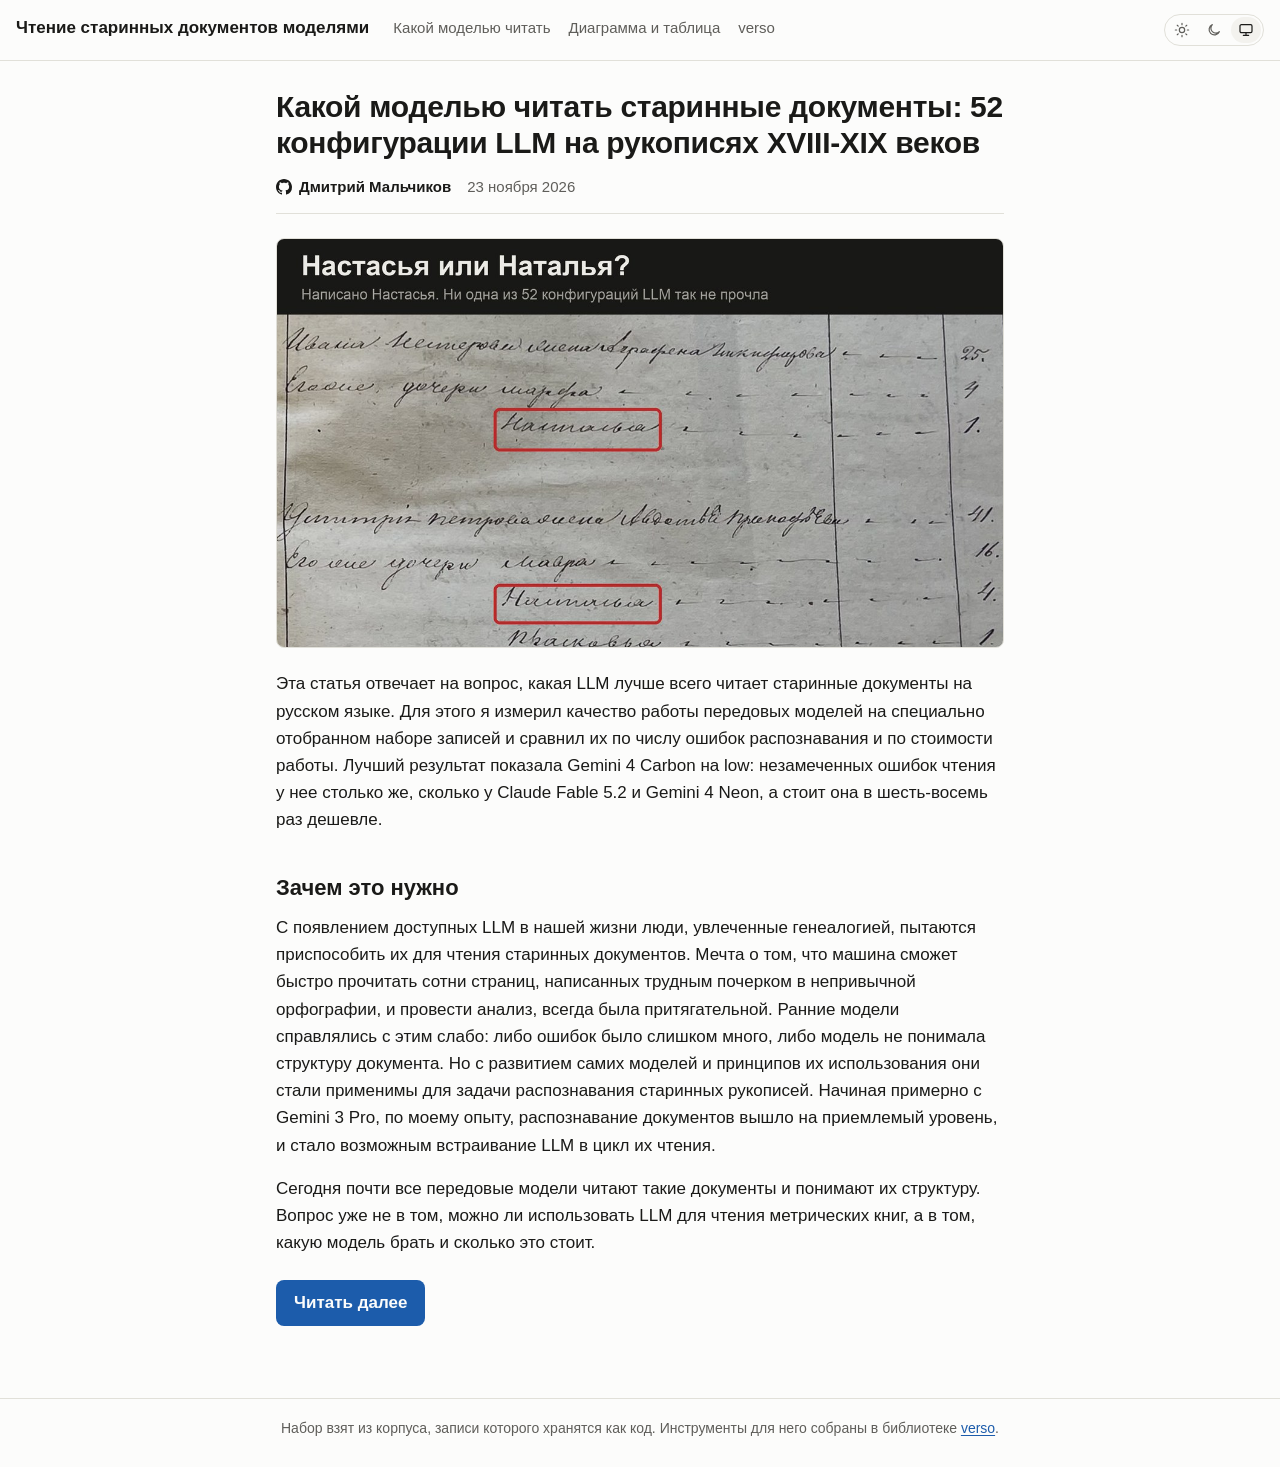
==== docs/index.html @ 30fe1763 "The cover stands under the article's title, on its page and on the home page" ====
<!doctype html>
<html lang="ru">
<head>
<meta charset="utf-8">
<meta name="viewport" content="width=device-width, initial-scale=1">
<title>Чтение старинных документов моделями</title>
<script>try{var t=localStorage.getItem("theme");if(t==="light"||t==="dark")document.documentElement.dataset.theme=t}catch(e){}</script>
<link rel="stylesheet" href="assets/site.css">
<meta property="og:type" content="website">
<meta property="og:title" content="Чтение старинных документов моделями">
<meta property="og:description" content="Эта статья отвечает на вопрос, какая LLM лучше всего читает старинные документы на русском языке. Для этого я измерил качество работы передовых моделей на специально отобранном наборе записей и сравнил их по числу ошибок распознавания и по стоимости работы. Лучший результат показала Gemini 4 Carbon на low: незамеченных ошибок чтения у нее столько же, сколько у Claude Fable 5.2 и Gemini 4 Neon, а стоит она в шесть-восемь раз дешевле.">
<meta property="og:url" content="https://verso-genealogy.github.io/articles/">
<meta property="og:site_name" content="Чтение старинных документов моделями">
<meta property="og:locale" content="ru_RU">
<meta property="og:image" content="https://verso-genealogy.github.io/articles/img/cover.jpg">
<meta property="og:image:width" content="1200">
<meta property="og:image:height" content="675">
<meta property="og:image:alt" content="Ревизская сказка 1850 года: дважды написано Настасья, модели читают Наталья">
<meta name="description" content="Эта статья отвечает на вопрос, какая LLM лучше всего читает старинные документы на русском языке. Для этого я измерил качество работы передовых моделей на специально отобранном наборе записей и сравнил их по числу ошибок распознавания и по стоимости работы. Лучший результат показала Gemini 4 Carbon на low: незамеченных ошибок чтения у нее столько же, сколько у Claude Fable 5.2 и Gemini 4 Neon, а стоит она в шесть-восемь раз дешевле.">
<meta name="author" content="Дмитрий Мальчиков">
<meta name="twitter:card" content="summary_large_image">
<link rel="canonical" href="https://verso-genealogy.github.io/articles/">
</head>
<body>
<header class="site-head">
  <a class="site-name" href="">Чтение старинных документов моделями</a>
  <nav><a href="models/">Какой моделью читать</a><a href="chart/">Диаграмма и таблица</a><a href="https://github.com/verso-genealogy/verso">verso</a></nav>
  <div class="theme" role="group" aria-label="Тема"><button type="button" data-theme="light" aria-pressed="false" title="Светлая тема" aria-label="Светлая тема"><svg viewBox="0 0 24 24"><circle cx="12" cy="12" r="4"/><path d="M12 2v2M12 20v2M4.9 4.9l1.4 1.4M17.7 17.7l1.4 1.4M2 12h2M20 12h2M4.9 19.1l1.4-1.4M17.7 6.3l1.4-1.4"/></svg></button><button type="button" data-theme="dark" aria-pressed="false" title="Темная тема" aria-label="Темная тема"><svg viewBox="0 0 24 24"><path d="M20 14.5A8 8 0 1 1 9.5 4a6.5 6.5 0 0 0 10.5 10.5z"/></svg></button><button type="button" data-theme="" aria-pressed="true" title="Как в системе" aria-label="Тема как в системе"><svg viewBox="0 0 24 24"><rect x="3" y="4" width="18" height="12" rx="2"/><path d="M8 20h8M12 16v4"/></svg></button></div>
</header>
<main class="text">
<article>
<h1><a class="title" href="models/">Какой моделью читать старинные документы: 52 конфигурации LLM на рукописях XVIII-XIX веков</a></h1>
<div class="byline"><a class="author" href="https://github.com/dmalch"><svg class="gh" viewBox="0 0 16 16" aria-hidden="true"><path d="M8 0C3.58 0 0 3.58 0 8c0 3.54 2.29 6.53 5.47 7.59.4.07.55-.17.55-.38 0-.19-.01-.82-.01-1.49-2.01.37-2.53-.49-2.69-.94-.09-.23-.48-.94-.82-1.13-.28-.15-.68-.52-.01-.53.63-.01 1.08.58 1.23.82.72 1.21 1.87.87 2.33.66.07-.52.28-.87.51-1.07-1.78-.2-3.64-.89-3.64-3.95 0-.87.31-1.59.82-2.15-.08-.2-.36-1.02.08-2.12 0 0 .67-.21 2.2.82.64-.18 1.32-.27 2-.27.68 0 1.36.09 2 .27 1.53-1.04 2.2-.82 2.2-.82.44 1.1.16 1.92.08 2.12.51.56.82 1.27.82 2.15 0 3.07-1.87 3.75-3.65 3.95.29.25.54.73.54 1.48 0 1.07-.01 1.93-.01 2.2 0 .21.15.46.55.38A8.013 8.013 0 0016 8c0-4.42-3.58-8-8-8z"/></svg>Дмитрий Мальчиков</a><time datetime="2026-11-23">23 ноября 2026</time></div>
<figure><img alt="Ревизская сказка 1850 года: дважды написано Настасья, модели читают Наталья" src="img/cover.jpg" /></figure>
<p>Эта статья отвечает на вопрос, какая LLM лучше всего читает старинные документы на русском языке. Для этого я измерил качество работы передовых моделей на специально отобранном наборе записей и сравнил их по числу ошибок распознавания и по стоимости работы. Лучший результат показала Gemini 4 Carbon на low: незамеченных ошибок чтения у нее столько же, сколько у Claude Fable 5.2 и Gemini 4 Neon, а стоит она в шесть-восемь раз дешевле.</p>
<h2>Зачем это нужно</h2>
<p>С появлением доступных LLM в нашей жизни люди, увлеченные генеалогией, пытаются приспособить их для чтения старинных документов. Мечта о том, что машина сможет быстро прочитать сотни страниц, написанных трудным почерком в непривычной орфографии, и провести анализ, всегда была притягательной. Ранние модели справлялись с этим слабо: либо ошибок было слишком много, либо модель не понимала структуру документа. Но с развитием самих моделей и принципов их использования они стали применимы для задачи распознавания старинных рукописей. Начиная примерно с Gemini 3 Pro, по моему опыту, распознавание документов вышло на приемлемый уровень, и стало возможным встраивание LLM в цикл их чтения.</p>
<p>Сегодня почти все передовые модели читают такие документы и понимают их структуру. Вопрос уже не в том, можно ли использовать LLM для чтения метрических книг, а в том, какую модель брать и сколько это стоит.</p>
<p><a class="more" href="models/#more">Читать далее</a></p>
</article>
</main>
<footer class="site-foot">Набор взят из корпуса, записи которого хранятся как код. Инструменты для него собраны в библиотеке <a href="https://github.com/verso-genealogy/verso">verso</a>.</footer>
<script src="assets/theme.js"></script>
</body>
</html>
---- docs/assets/site.css ----
/* Tokens: light by default, dark by the reader's system, or the theme the reader chose (data-theme on <html>). */
:root {
  color-scheme: light;
  --bg: #fcfcfb; --panel: #ffffff; --fg: #1a1a18; --muted: #5f5e5a; --line: #e1e0d9; --axis: #c3c2b7;
  --link: #1c5cab; --accent: #eb6834; --code: #f3f2ee; --shadow: 0 6px 24px rgba(0, 0, 0, .12);
  --c-claude: #eb6834; --c-google: #2a78d6; --c-openai: #1baf7a; --c-xai: #8a5cd0; --c-alibaba: #c79a1e;
}
@media (prefers-color-scheme: dark) {
  :root:not([data-theme="light"]) {
    color-scheme: dark;
    --bg: #171716; --panel: #1f1f1d; --fg: #ecebe6; --muted: #a3a29b; --line: #34332f; --axis: #55544e;
    --link: #86b6ef; --code: #262623; --shadow: 0 6px 24px rgba(0, 0, 0, .5);
    --c-claude: #f08455; --c-google: #5c9be6; --c-openai: #3fc394; --c-xai: #a887e0; --c-alibaba: #d9b340;
  }
}
:root[data-theme="dark"] {
  color-scheme: dark;
  --bg: #171716; --panel: #1f1f1d; --fg: #ecebe6; --muted: #a3a29b; --line: #34332f; --axis: #55544e;
  --link: #86b6ef; --code: #262623; --shadow: 0 6px 24px rgba(0, 0, 0, .5);
  --c-claude: #f08455; --c-google: #5c9be6; --c-openai: #3fc394; --c-xai: #a887e0; --c-alibaba: #d9b340;
}
* { box-sizing: border-box; }
html { -webkit-text-size-adjust: 100%; }
body { margin: 0; background: var(--bg); color: var(--fg); font: 17px/1.6 -apple-system, "Segoe UI", Roboto, "Helvetica Neue", Arial, sans-serif; }
a { color: var(--link); text-underline-offset: .15em; }
.site-head { display: flex; flex-wrap: wrap; gap: 6px 24px; align-items: baseline; padding: 14px 16px; border-bottom: 1px solid var(--line); }
.site-name { font-weight: 600; color: var(--fg); text-decoration: none; }
.site-head nav { display: flex; flex-wrap: wrap; gap: 4px 18px; font-size: 15px; }
.site-head nav a { color: var(--muted); text-decoration: none; }
.site-head nav a:hover, .site-head nav a[aria-current] { color: var(--fg); }
.site-head nav a[aria-current] { text-decoration: underline; text-decoration-color: var(--accent); text-underline-offset: .4em; text-decoration-thickness: 2px; }
main { margin: 0 auto; padding: 28px 16px 56px; }
main.text { max-width: 760px; }
main.wide { max-width: 1120px; }
h1 { font-size: 30px; line-height: 1.2; margin: 0 0 18px; text-wrap: balance; letter-spacing: -.01em; }
h2 { font-size: 22px; line-height: 1.3; margin: 40px 0 12px; }
h3 { font-size: 18px; margin: 28px 0 8px; }
p, ul, ol { margin: 0 0 16px; }
li { margin: 0 0 6px; }
.lead { color: var(--muted); max-width: 70ch; }
figure { margin: 22px 0; }
figure img, article img { display: block; max-width: 100%; height: auto; border: 1px solid var(--line); border-radius: 8px; background: #fcfcfb; }
pre { background: var(--code); border: 1px solid var(--line); border-radius: 8px; padding: 12px 14px; overflow-x: auto; font: 13px/1.5 ui-monospace, SFMono-Regular, Menlo, Consolas, monospace; }
code { font: .9em ui-monospace, SFMono-Regular, Menlo, Consolas, monospace; background: var(--code); padding: 1px 4px; border-radius: 4px; }
pre code { background: none; padding: 0; font-size: inherit; }
.table-box { overflow-x: auto; margin: 0 0 20px; border: 1px solid var(--line); border-radius: 8px; background: var(--panel); }
table.data { border-collapse: collapse; width: 100%; font-size: 15px; font-variant-numeric: tabular-nums; }
table.data th, table.data td { padding: 7px 10px; text-align: left; border-bottom: 1px solid var(--line); }
table.data td { white-space: nowrap; }
table.data td:nth-child(2) { white-space: normal; min-width: 10.5em; }
table.data td.place { color: var(--muted); }
.mark { width: 11px; height: 11px; margin-right: 7px; vertical-align: -1px; }
.mark-claude { fill: var(--c-claude); } .mark-google { fill: var(--c-google); } .mark-openai { fill: var(--c-openai); } .mark-xai { fill: var(--c-xai); } .mark-alibaba { fill: var(--c-alibaba); }
table.data th { vertical-align: bottom; line-height: 1.25; }
table.data tr:last-child td { border-bottom: 0; }
table.data th { font-weight: 600; color: var(--muted); background: var(--panel); position: sticky; top: 0; }
table.data .n { text-align: right; }
table.data th[data-sort] { cursor: pointer; user-select: none; }
table.data th[aria-sort="ascending"]::after { content: " ↑"; }
table.data th[aria-sort="descending"]::after { content: " ↓"; }
h1 a.title { color: inherit; text-decoration: none; }
h1 a.title:hover { text-decoration: underline; text-decoration-thickness: 2px; }
.more { display: inline-block; margin-top: 8px; padding: 9px 18px; border-radius: 8px; background: var(--link); color: var(--bg); font-weight: 600; text-decoration: none; }
.more:hover { filter: brightness(1.1); }
.more:focus-visible { outline: 2px solid var(--fg); outline-offset: 2px; }
#more { scroll-margin-top: 16px; }
.site-foot { border-top: 1px solid var(--line); padding: 18px 16px 28px; color: var(--muted); font-size: 14px; text-align: center; }
/* A table of an article may be wider than its column of text, up to the page's width. */
main.text .table-box { width: min(900px, calc(100vw - 32px)); margin-left: 50%; transform: translateX(-50%); }
@media (max-width: 560px) { table.data { font-size: 13px; } table.data th, table.data td { padding: 6px 7px; } }
/* The chart inside an article breaks out of the text column as a table does. */
main.text .hb-embed { width: min(900px, calc(100vw - 32px)); margin: 22px 0 22px 50%; transform: translateX(-50%); font-size: 15px; }
main.text .hb-embed img { margin: 0 auto; }
/* The line under an article's title, as a blog has it: the author, the date, the share button. */
.byline { position: relative; display: flex; flex-wrap: wrap; align-items: center; gap: 6px 16px; margin: -4px 0 24px; padding-bottom: 14px; border-bottom: 1px solid var(--line); color: var(--muted); font-size: 15px; }
.byline .author { display: inline-flex; align-items: center; gap: 7px; color: var(--fg); font-weight: 600; text-decoration: none; }
.byline .author:hover { text-decoration: underline; }
.byline .gh { width: 16px; height: 16px; fill: currentColor; }
.byline .share { margin-left: auto; }
.byline-end { margin: 36px 0 0; padding: 14px 0 0; border-bottom: 0; border-top: 1px solid var(--line); }
.share { font: inherit; font-size: 14px; color: var(--fg); background: var(--panel); border: 1px solid var(--line); border-radius: 999px; padding: 5px 14px; cursor: pointer; }
.share:hover, .share[aria-expanded="true"] { border-color: var(--axis); }
.share:focus-visible, .share-menu > :focus-visible { outline: 2px solid var(--link); outline-offset: 2px; }
.share-menu { position: absolute; right: 0; top: calc(100% - 8px); z-index: 5; display: flex; flex-direction: column; min-width: 200px; padding: 6px; background: var(--panel); border: 1px solid var(--line); border-radius: 10px; box-shadow: var(--shadow); }
.byline-end .share-menu { top: auto; bottom: calc(100% - 6px); }
.share-menu > * { display: block; text-align: left; font: inherit; font-size: 15px; color: var(--fg); background: none; border: 0; border-radius: 6px; padding: 7px 10px; text-decoration: none; cursor: pointer; }
.share-menu > :hover { background: var(--code); }
/* The theme switch: light, dark, or as the system has it. */
.theme { display: inline-flex; margin-left: auto; align-self: center; border: 1px solid var(--line); border-radius: 999px; padding: 2px; gap: 2px; }
.theme button { display: inline-flex; align-items: center; justify-content: center; width: 30px; height: 26px; padding: 0; border: 0; border-radius: 999px; background: none; color: var(--muted); cursor: pointer; }
.theme button:hover { color: var(--fg); }
.theme button[aria-pressed="true"] { background: var(--code); color: var(--fg); }
.theme button:focus-visible { outline: 2px solid var(--link); outline-offset: 1px; }
.theme svg { width: 16px; height: 16px; fill: none; stroke: currentColor; stroke-width: 1.8; stroke-linecap: round; stroke-linejoin: round; }
@media (max-width: 640px) { .site-name { flex: 1; } .theme { order: 1; } .site-head nav { order: 2; width: 100%; } }
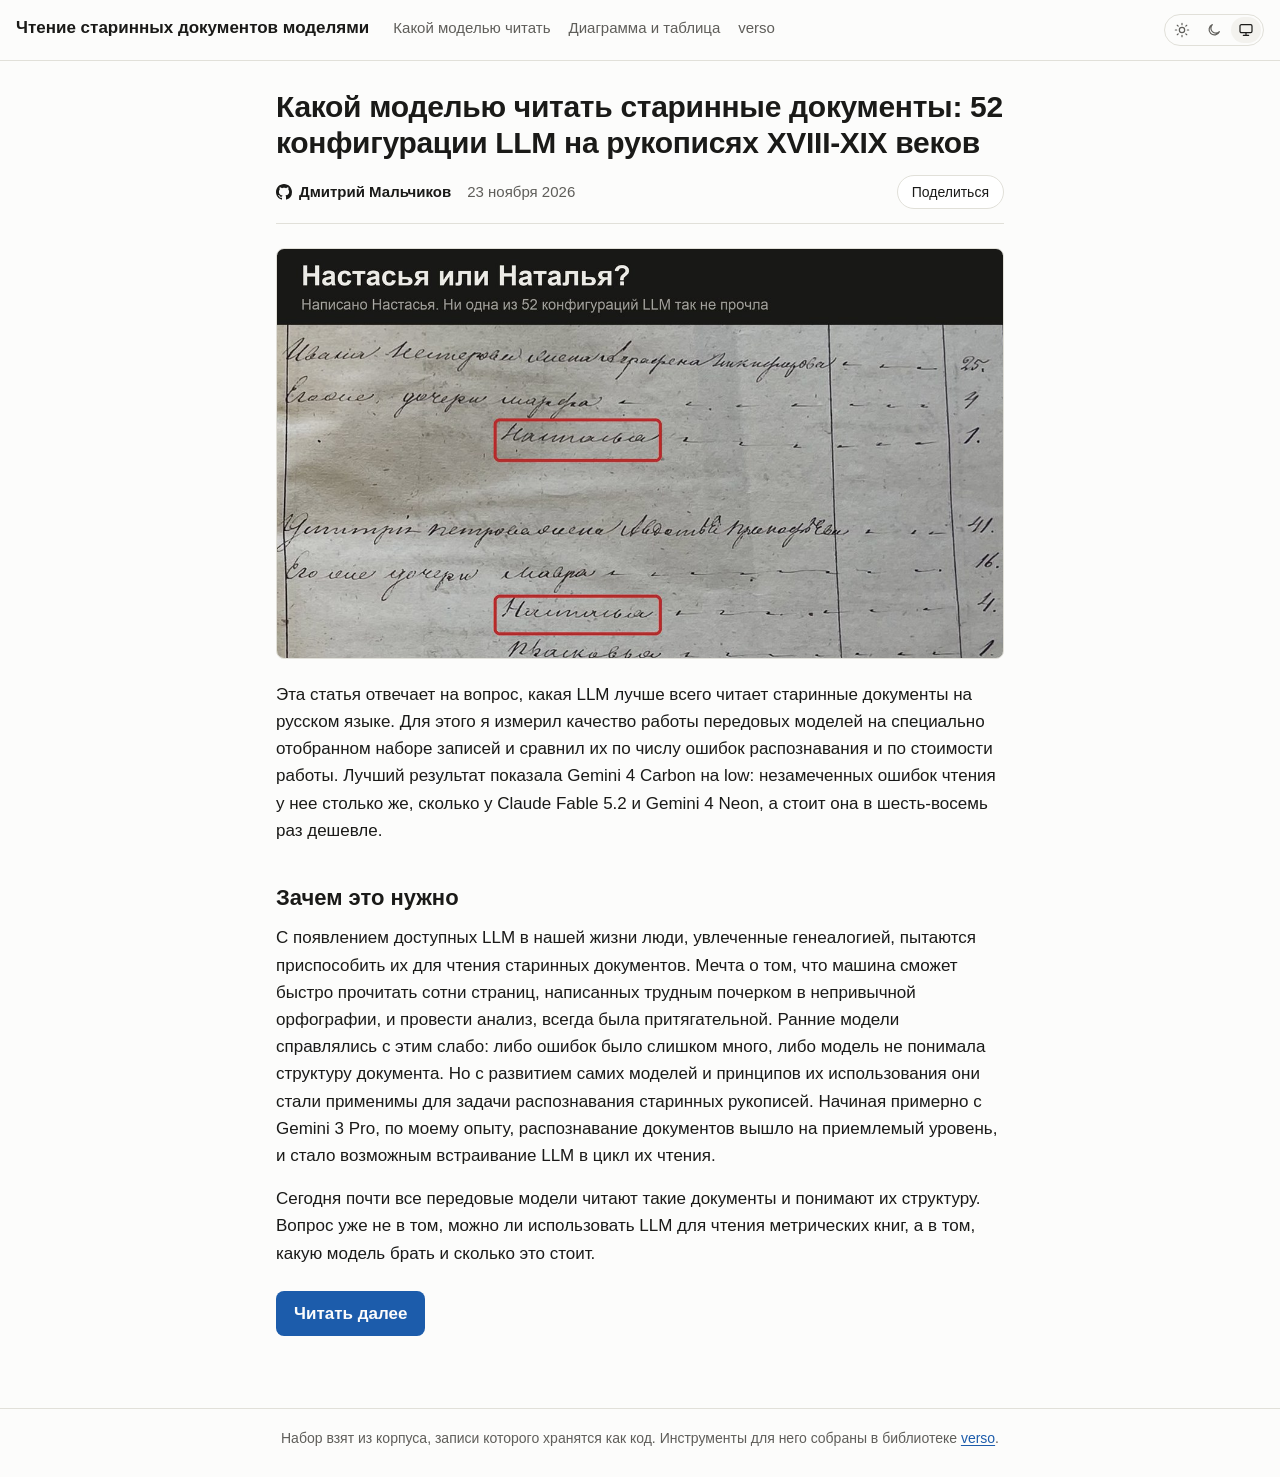
==== commit 4ec3e5b7: "The home page's preview shares the article too" ====
--- a/docs/index.html
+++ b/docs/index.html
@@ -30,7 +30,7 @@
 <main class="text">
 <article>
 <h1><a class="title" href="models/">Какой моделью читать старинные документы: 52 конфигурации LLM на рукописях XVIII-XIX веков</a></h1>
-<div class="byline"><a class="author" href="https://github.com/dmalch"><svg class="gh" viewBox="0 0 16 16" aria-hidden="true"><path d="M8 0C3.58 0 0 3.58 0 8c0 3.54 2.29 6.53 5.47 7.59.4.07.55-.17.55-.38 0-.19-.01-.82-.01-1.49-2.01.37-2.53-.49-2.69-.94-.09-.23-.48-.94-.82-1.13-.28-.15-.68-.52-.01-.53.63-.01 1.08.58 1.23.82.72 1.21 1.87.87 2.33.66.07-.52.28-.87.51-1.07-1.78-.2-3.64-.89-3.64-3.95 0-.87.31-1.59.82-2.15-.08-.2-.36-1.02.08-2.12 0 0 .67-.21 2.2.82.64-.18 1.32-.27 2-.27.68 0 1.36.09 2 .27 1.53-1.04 2.2-.82 2.2-.82.44 1.1.16 1.92.08 2.12.51.56.82 1.27.82 2.15 0 3.07-1.87 3.75-3.65 3.95.29.25.54.73.54 1.48 0 1.07-.01 1.93-.01 2.2 0 .21.15.46.55.38A8.013 8.013 0 0016 8c0-4.42-3.58-8-8-8z"/></svg>Дмитрий Мальчиков</a><time datetime="2026-11-23">23 ноября 2026</time></div>
+<div class="byline"><a class="author" href="https://github.com/dmalch"><svg class="gh" viewBox="0 0 16 16" aria-hidden="true"><path d="M8 0C3.58 0 0 3.58 0 8c0 3.54 2.29 6.53 5.47 7.59.4.07.55-.17.55-.38 0-.19-.01-.82-.01-1.49-2.01.37-2.53-.49-2.69-.94-.09-.23-.48-.94-.82-1.13-.28-.15-.68-.52-.01-.53.63-.01 1.08.58 1.23.82.72 1.21 1.87.87 2.33.66.07-.52.28-.87.51-1.07-1.78-.2-3.64-.89-3.64-3.95 0-.87.31-1.59.82-2.15-.08-.2-.36-1.02.08-2.12 0 0 .67-.21 2.2.82.64-.18 1.32-.27 2-.27.68 0 1.36.09 2 .27 1.53-1.04 2.2-.82 2.2-.82.44 1.1.16 1.92.08 2.12.51.56.82 1.27.82 2.15 0 3.07-1.87 3.75-3.65 3.95.29.25.54.73.54 1.48 0 1.07-.01 1.93-.01 2.2 0 .21.15.46.55.38A8.013 8.013 0 0016 8c0-4.42-3.58-8-8-8z"/></svg>Дмитрий Мальчиков</a><time datetime="2026-11-23">23 ноября 2026</time><button type="button" class="share" aria-haspopup="menu" aria-expanded="false" data-url="https://verso-genealogy.github.io/articles/models/" data-title="Какой моделью читать старинные документы: 52 конфигурации LLM на рукописях XVIII-XIX веков">Поделиться</button></div>
 <figure><img alt="Ревизская сказка 1850 года: дважды написано Настасья, модели читают Наталья" src="img/cover.jpg" /></figure>
 <p>Эта статья отвечает на вопрос, какая LLM лучше всего читает старинные документы на русском языке. Для этого я измерил качество работы передовых моделей на специально отобранном наборе записей и сравнил их по числу ошибок распознавания и по стоимости работы. Лучший результат показала Gemini 4 Carbon на low: незамеченных ошибок чтения у нее столько же, сколько у Claude Fable 5.2 и Gemini 4 Neon, а стоит она в шесть-восемь раз дешевле.</p>
 <h2>Зачем это нужно</h2>
@@ -38,6 +38,7 @@
 <p>Сегодня почти все передовые модели читают такие документы и понимают их структуру. Вопрос уже не в том, можно ли использовать LLM для чтения метрических книг, а в том, какую модель брать и сколько это стоит.</p>
 <p><a class="more" href="models/#more">Читать далее</a></p>
 </article>
+<script src="assets/share.js"></script>
 </main>
 <footer class="site-foot">Набор взят из корпуса, записи которого хранятся как код. Инструменты для него собраны в библиотеке <a href="https://github.com/verso-genealogy/verso">verso</a>.</footer>
 <script src="assets/theme.js"></script>
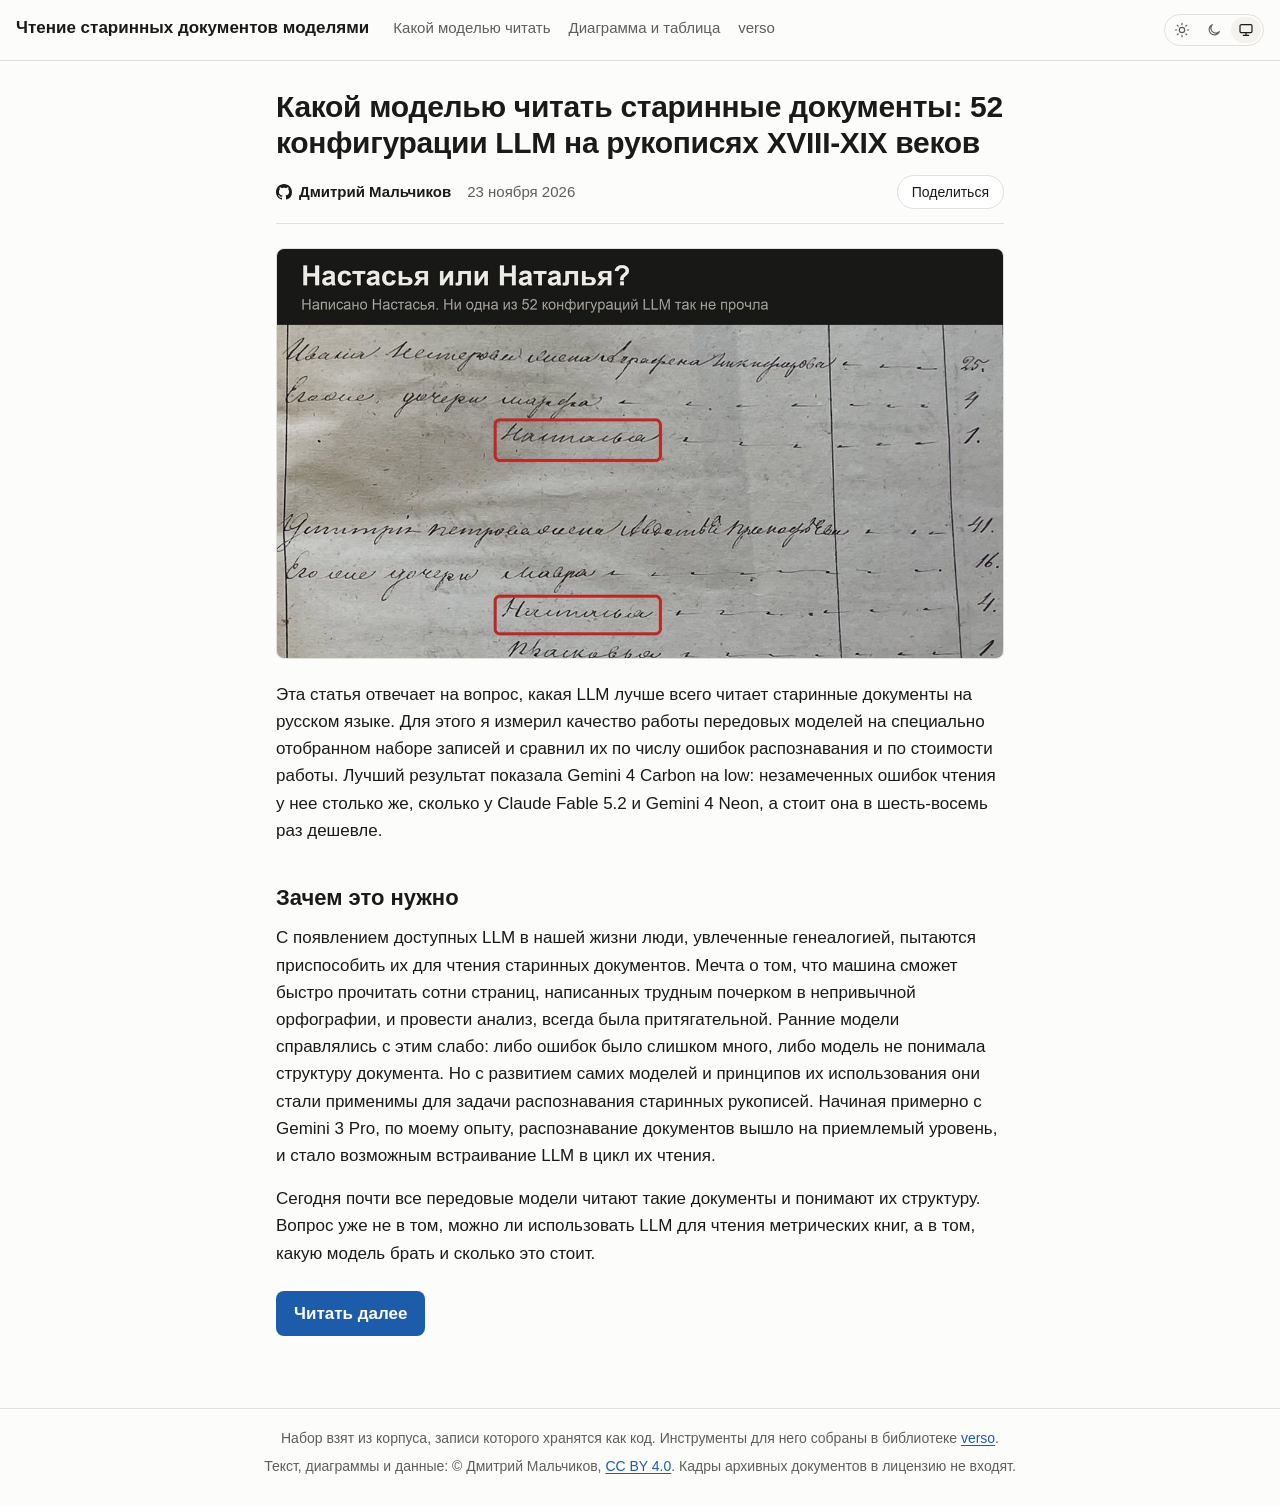
==== commit d3f3fde1: "Licence: CC BY 4.0 for the text, charts, data and code; the archives' frames are not under it" ====
--- a/docs/index.html
+++ b/docs/index.html
@@ -5,6 +5,7 @@
 <meta name="viewport" content="width=device-width, initial-scale=1">
 <title>Чтение старинных документов моделями</title>
 <script>try{var t=localStorage.getItem("theme");if(t==="light"||t==="dark")document.documentElement.dataset.theme=t}catch(e){}</script>
+<link rel="license" href="https://creativecommons.org/licenses/by/4.0/deed.ru">
 <link rel="stylesheet" href="assets/site.css">
 <meta property="og:type" content="website">
 <meta property="og:title" content="Чтение старинных документов моделями">
@@ -40,7 +41,8 @@
 </article>
 <script src="assets/share.js"></script>
 </main>
-<footer class="site-foot">Набор взят из корпуса, записи которого хранятся как код. Инструменты для него собраны в библиотеке <a href="https://github.com/verso-genealogy/verso">verso</a>.</footer>
+<footer class="site-foot"><p>Набор взят из корпуса, записи которого хранятся как код. Инструменты для него собраны в библиотеке <a href="https://github.com/verso-genealogy/verso">verso</a>.</p>
+<p>Текст, диаграммы и данные: © Дмитрий Мальчиков, <a href="https://creativecommons.org/licenses/by/4.0/deed.ru" rel="license">CC BY 4.0</a>. Кадры архивных документов в лицензию не входят.</p></footer>
 <script src="assets/theme.js"></script>
 </body>
 </html>
--- a/docs/assets/site.css
+++ b/docs/assets/site.css
@@ -93,3 +93,5 @@
 .theme button:focus-visible { outline: 2px solid var(--link); outline-offset: 1px; }
 .theme svg { width: 16px; height: 16px; fill: none; stroke: currentColor; stroke-width: 1.8; stroke-linecap: round; stroke-linejoin: round; }
 @media (max-width: 640px) { .site-name { flex: 1; } .theme { order: 1; } .site-head nav { order: 2; width: 100%; } }
+.site-foot p { margin: 0 0 6px; }
+.site-foot p:last-child { margin: 0; }
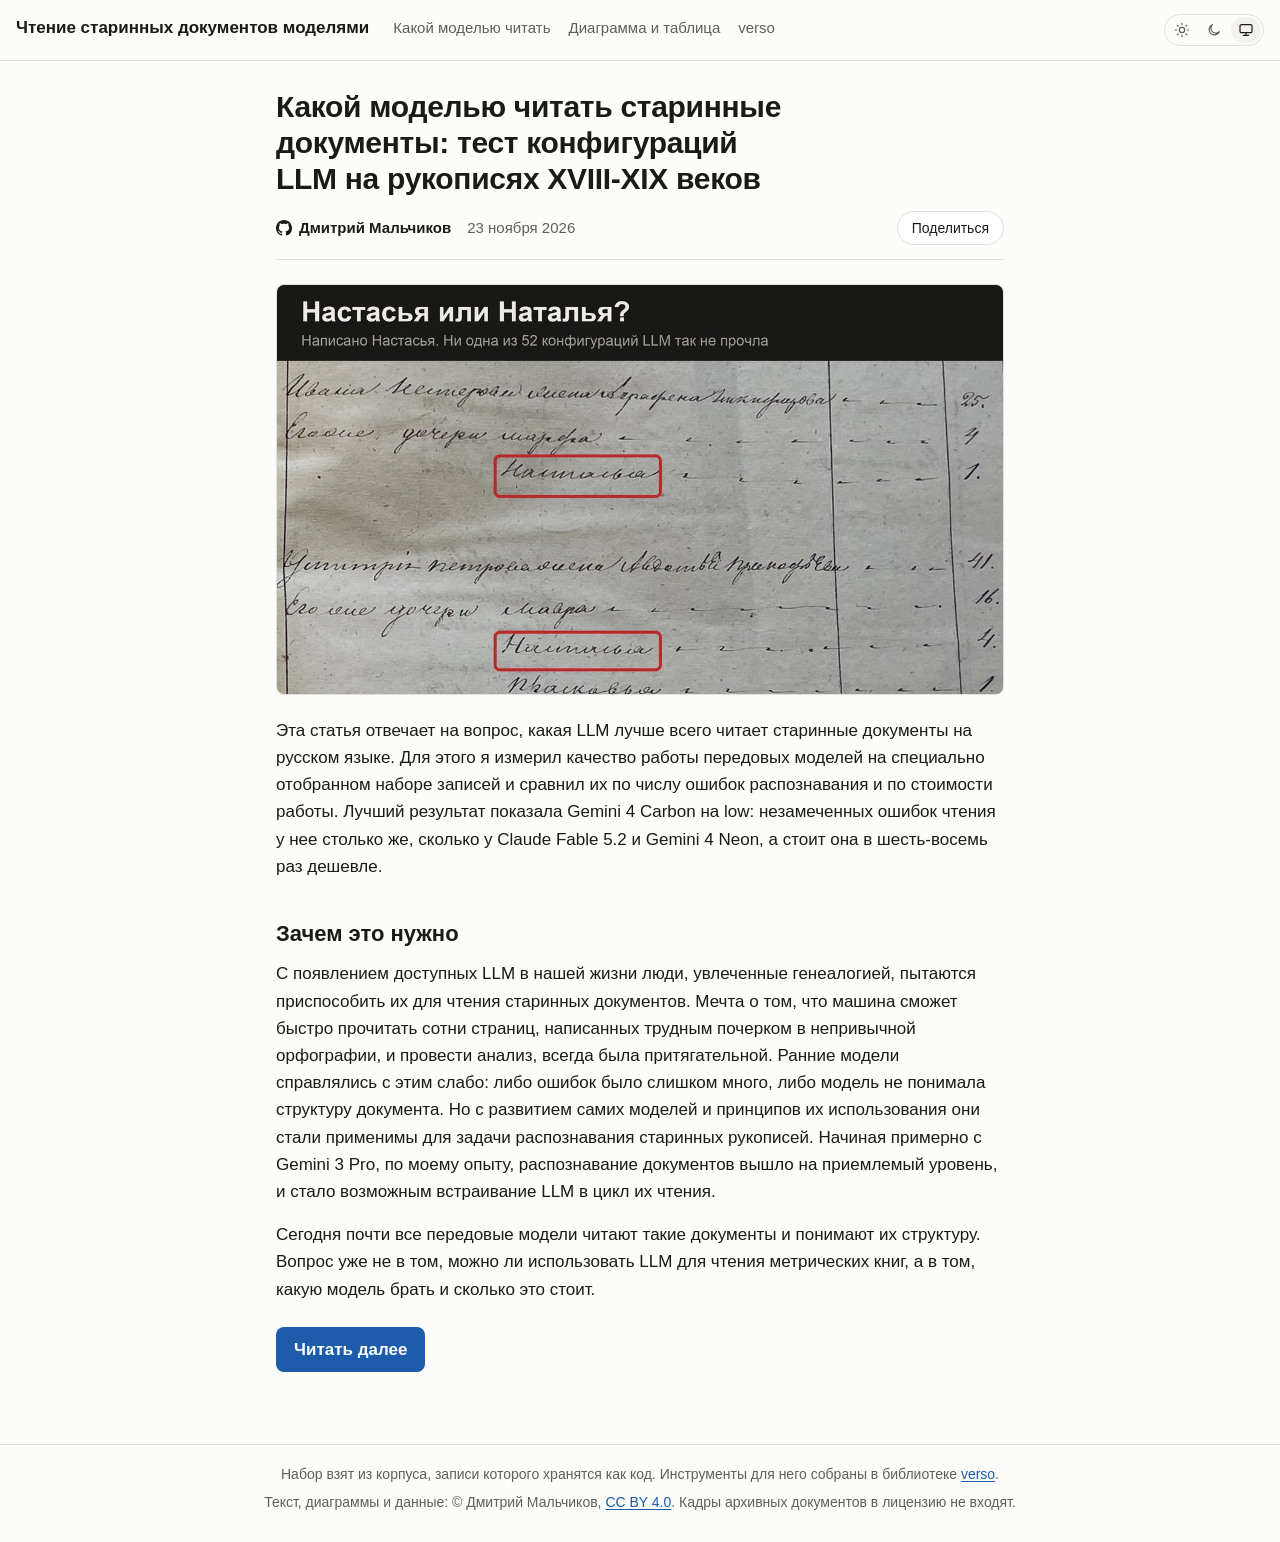
==== commit f40b7f5a: "The article's title: a test of configurations, not their count" ====
--- a/docs/index.html
+++ b/docs/index.html
@@ -30,8 +30,8 @@
 </header>
 <main class="text">
 <article>
-<h1><a class="title" href="models/">Какой моделью читать старинные документы: 52 конфигурации LLM на рукописях XVIII-XIX веков</a></h1>
-<div class="byline"><a class="author" href="https://github.com/dmalch"><svg class="gh" viewBox="0 0 16 16" aria-hidden="true"><path d="M8 0C3.58 0 0 3.58 0 8c0 3.54 2.29 6.53 5.47 7.59.4.07.55-.17.55-.38 0-.19-.01-.82-.01-1.49-2.01.37-2.53-.49-2.69-.94-.09-.23-.48-.94-.82-1.13-.28-.15-.68-.52-.01-.53.63-.01 1.08.58 1.23.82.72 1.21 1.87.87 2.33.66.07-.52.28-.87.51-1.07-1.78-.2-3.64-.89-3.64-3.95 0-.87.31-1.59.82-2.15-.08-.2-.36-1.02.08-2.12 0 0 .67-.21 2.2.82.64-.18 1.32-.27 2-.27.68 0 1.36.09 2 .27 1.53-1.04 2.2-.82 2.2-.82.44 1.1.16 1.92.08 2.12.51.56.82 1.27.82 2.15 0 3.07-1.87 3.75-3.65 3.95.29.25.54.73.54 1.48 0 1.07-.01 1.93-.01 2.2 0 .21.15.46.55.38A8.013 8.013 0 0016 8c0-4.42-3.58-8-8-8z"/></svg>Дмитрий Мальчиков</a><time datetime="2026-11-23">23 ноября 2026</time><button type="button" class="share" aria-haspopup="menu" aria-expanded="false" data-url="https://verso-genealogy.github.io/articles/models/" data-title="Какой моделью читать старинные документы: 52 конфигурации LLM на рукописях XVIII-XIX веков">Поделиться</button></div>
+<h1><a class="title" href="models/">Какой моделью читать старинные документы: тест конфигураций LLM на рукописях XVIII-XIX веков</a></h1>
+<div class="byline"><a class="author" href="https://github.com/dmalch"><svg class="gh" viewBox="0 0 16 16" aria-hidden="true"><path d="M8 0C3.58 0 0 3.58 0 8c0 3.54 2.29 6.53 5.47 7.59.4.07.55-.17.55-.38 0-.19-.01-.82-.01-1.49-2.01.37-2.53-.49-2.69-.94-.09-.23-.48-.94-.82-1.13-.28-.15-.68-.52-.01-.53.63-.01 1.08.58 1.23.82.72 1.21 1.87.87 2.33.66.07-.52.28-.87.51-1.07-1.78-.2-3.64-.89-3.64-3.95 0-.87.31-1.59.82-2.15-.08-.2-.36-1.02.08-2.12 0 0 .67-.21 2.2.82.64-.18 1.32-.27 2-.27.68 0 1.36.09 2 .27 1.53-1.04 2.2-.82 2.2-.82.44 1.1.16 1.92.08 2.12.51.56.82 1.27.82 2.15 0 3.07-1.87 3.75-3.65 3.95.29.25.54.73.54 1.48 0 1.07-.01 1.93-.01 2.2 0 .21.15.46.55.38A8.013 8.013 0 0016 8c0-4.42-3.58-8-8-8z"/></svg>Дмитрий Мальчиков</a><time datetime="2026-11-23">23 ноября 2026</time><button type="button" class="share" aria-haspopup="menu" aria-expanded="false" data-url="https://verso-genealogy.github.io/articles/models/" data-title="Какой моделью читать старинные документы: тест конфигураций LLM на рукописях XVIII-XIX веков">Поделиться</button></div>
 <figure><img alt="Ревизская сказка 1850 года: дважды написано Настасья, модели читают Наталья" src="img/cover.jpg" /></figure>
 <p>Эта статья отвечает на вопрос, какая LLM лучше всего читает старинные документы на русском языке. Для этого я измерил качество работы передовых моделей на специально отобранном наборе записей и сравнил их по числу ошибок распознавания и по стоимости работы. Лучший результат показала Gemini 4 Carbon на low: незамеченных ошибок чтения у нее столько же, сколько у Claude Fable 5.2 и Gemini 4 Neon, а стоит она в шесть-восемь раз дешевле.</p>
 <h2>Зачем это нужно</h2>
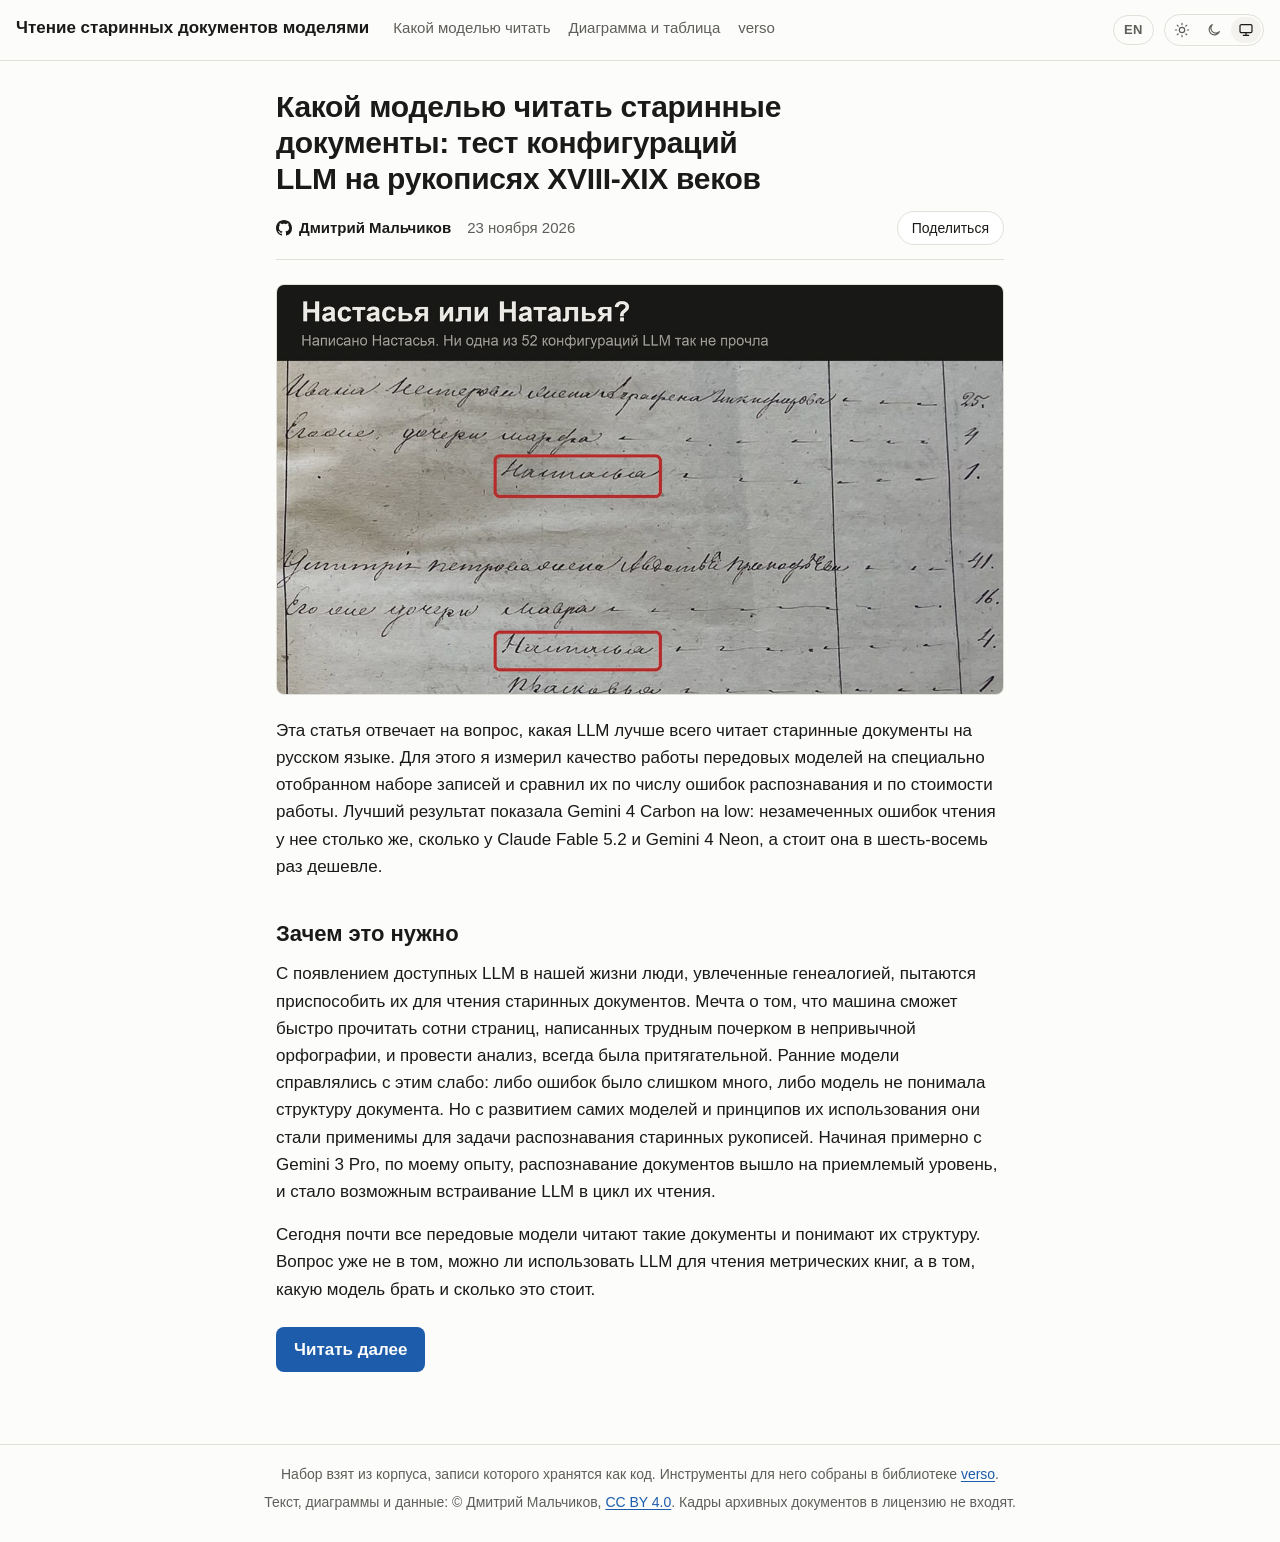
==== commit 697a375e: "The site in English under en/: the article, the chart page, a language switch" ====
--- a/docs/index.html
+++ b/docs/index.html
@@ -6,6 +6,8 @@
 <title>Чтение старинных документов моделями</title>
 <script>try{var t=localStorage.getItem("theme");if(t==="light"||t==="dark")document.documentElement.dataset.theme=t}catch(e){}</script>
 <link rel="license" href="https://creativecommons.org/licenses/by/4.0/deed.ru">
+<link rel="alternate" hreflang="ru" href="https://verso-genealogy.github.io/articles/">
+<link rel="alternate" hreflang="en" href="https://verso-genealogy.github.io/articles/en/">
 <link rel="stylesheet" href="assets/site.css">
 <meta property="og:type" content="website">
 <meta property="og:title" content="Чтение старинных документов моделями">
@@ -24,9 +26,9 @@
 </head>
 <body>
 <header class="site-head">
-  <a class="site-name" href="">Чтение старинных документов моделями</a>
+  <a class="site-name" href="./">Чтение старинных документов моделями</a>
   <nav><a href="models/">Какой моделью читать</a><a href="chart/">Диаграмма и таблица</a><a href="https://github.com/verso-genealogy/verso">verso</a></nav>
-  <div class="theme" role="group" aria-label="Тема"><button type="button" data-theme="light" aria-pressed="false" title="Светлая тема" aria-label="Светлая тема"><svg viewBox="0 0 24 24"><circle cx="12" cy="12" r="4"/><path d="M12 2v2M12 20v2M4.9 4.9l1.4 1.4M17.7 17.7l1.4 1.4M2 12h2M20 12h2M4.9 19.1l1.4-1.4M17.7 6.3l1.4-1.4"/></svg></button><button type="button" data-theme="dark" aria-pressed="false" title="Темная тема" aria-label="Темная тема"><svg viewBox="0 0 24 24"><path d="M20 14.5A8 8 0 1 1 9.5 4a6.5 6.5 0 0 0 10.5 10.5z"/></svg></button><button type="button" data-theme="" aria-pressed="true" title="Как в системе" aria-label="Тема как в системе"><svg viewBox="0 0 24 24"><rect x="3" y="4" width="18" height="12" rx="2"/><path d="M8 20h8M12 16v4"/></svg></button></div>
+  <div class="tools"><a class="lang" href="en/" hreflang="en" lang="en" title="English" aria-label="English">EN</a><div class="theme" role="group" aria-label="Тема"><button type="button" data-theme="light" aria-pressed="false" title="Светлая тема" aria-label="Светлая тема"><svg viewBox="0 0 24 24"><circle cx="12" cy="12" r="4"/><path d="M12 2v2M12 20v2M4.9 4.9l1.4 1.4M17.7 17.7l1.4 1.4M2 12h2M20 12h2M4.9 19.1l1.4-1.4M17.7 6.3l1.4-1.4"/></svg></button><button type="button" data-theme="dark" aria-pressed="false" title="Темная тема" aria-label="Темная тема"><svg viewBox="0 0 24 24"><path d="M20 14.5A8 8 0 1 1 9.5 4a6.5 6.5 0 0 0 10.5 10.5z"/></svg></button><button type="button" data-theme="" aria-pressed="true" title="Как в системе" aria-label="Тема как в системе"><svg viewBox="0 0 24 24"><rect x="3" y="4" width="18" height="12" rx="2"/><path d="M8 20h8M12 16v4"/></svg></button></div></div>
 </header>
 <main class="text">
 <article>
@@ -41,8 +43,7 @@
 </article>
 <script src="assets/share.js"></script>
 </main>
-<footer class="site-foot"><p>Набор взят из корпуса, записи которого хранятся как код. Инструменты для него собраны в библиотеке <a href="https://github.com/verso-genealogy/verso">verso</a>.</p>
-<p>Текст, диаграммы и данные: © Дмитрий Мальчиков, <a href="https://creativecommons.org/licenses/by/4.0/deed.ru" rel="license">CC BY 4.0</a>. Кадры архивных документов в лицензию не входят.</p></footer>
+<footer class="site-foot"><p>Набор взят из корпуса, записи которого хранятся как код. Инструменты для него собраны в библиотеке <a href="https://github.com/verso-genealogy/verso">verso</a>.</p><p>Текст, диаграммы и данные: © Дмитрий Мальчиков, <a href="https://creativecommons.org/licenses/by/4.0/deed.ru" rel="license">CC BY 4.0</a>. Кадры архивных документов в лицензию не входят.</p></footer>
 <script src="assets/theme.js"></script>
 </body>
 </html>
--- a/docs/assets/site.css
+++ b/docs/assets/site.css
@@ -86,12 +86,16 @@
 .share-menu > * { display: block; text-align: left; font: inherit; font-size: 15px; color: var(--fg); background: none; border: 0; border-radius: 6px; padding: 7px 10px; text-decoration: none; cursor: pointer; }
 .share-menu > :hover { background: var(--code); }
 /* The theme switch: light, dark, or as the system has it. */
-.theme { display: inline-flex; margin-left: auto; align-self: center; border: 1px solid var(--line); border-radius: 999px; padding: 2px; gap: 2px; }
+.tools { display: inline-flex; align-items: center; gap: 10px; margin-left: auto; align-self: center; }
+.lang { font-size: 13px; font-weight: 600; letter-spacing: .04em; color: var(--muted); text-decoration: none; border: 1px solid var(--line); border-radius: 999px; padding: 4px 10px; }
+.lang:hover { color: var(--fg); border-color: var(--axis); }
+.lang:focus-visible { outline: 2px solid var(--link); outline-offset: 1px; }
+.theme { display: inline-flex; border: 1px solid var(--line); border-radius: 999px; padding: 2px; gap: 2px; }
 .theme button { display: inline-flex; align-items: center; justify-content: center; width: 30px; height: 26px; padding: 0; border: 0; border-radius: 999px; background: none; color: var(--muted); cursor: pointer; }
 .theme button:hover { color: var(--fg); }
 .theme button[aria-pressed="true"] { background: var(--code); color: var(--fg); }
 .theme button:focus-visible { outline: 2px solid var(--link); outline-offset: 1px; }
 .theme svg { width: 16px; height: 16px; fill: none; stroke: currentColor; stroke-width: 1.8; stroke-linecap: round; stroke-linejoin: round; }
-@media (max-width: 640px) { .site-name { flex: 1; } .theme { order: 1; } .site-head nav { order: 2; width: 100%; } }
+@media (max-width: 640px) { .site-name { flex: 1; } .tools { order: 1; } .site-head nav { order: 2; width: 100%; } }
 .site-foot p { margin: 0 0 6px; }
 .site-foot p:last-child { margin: 0; }
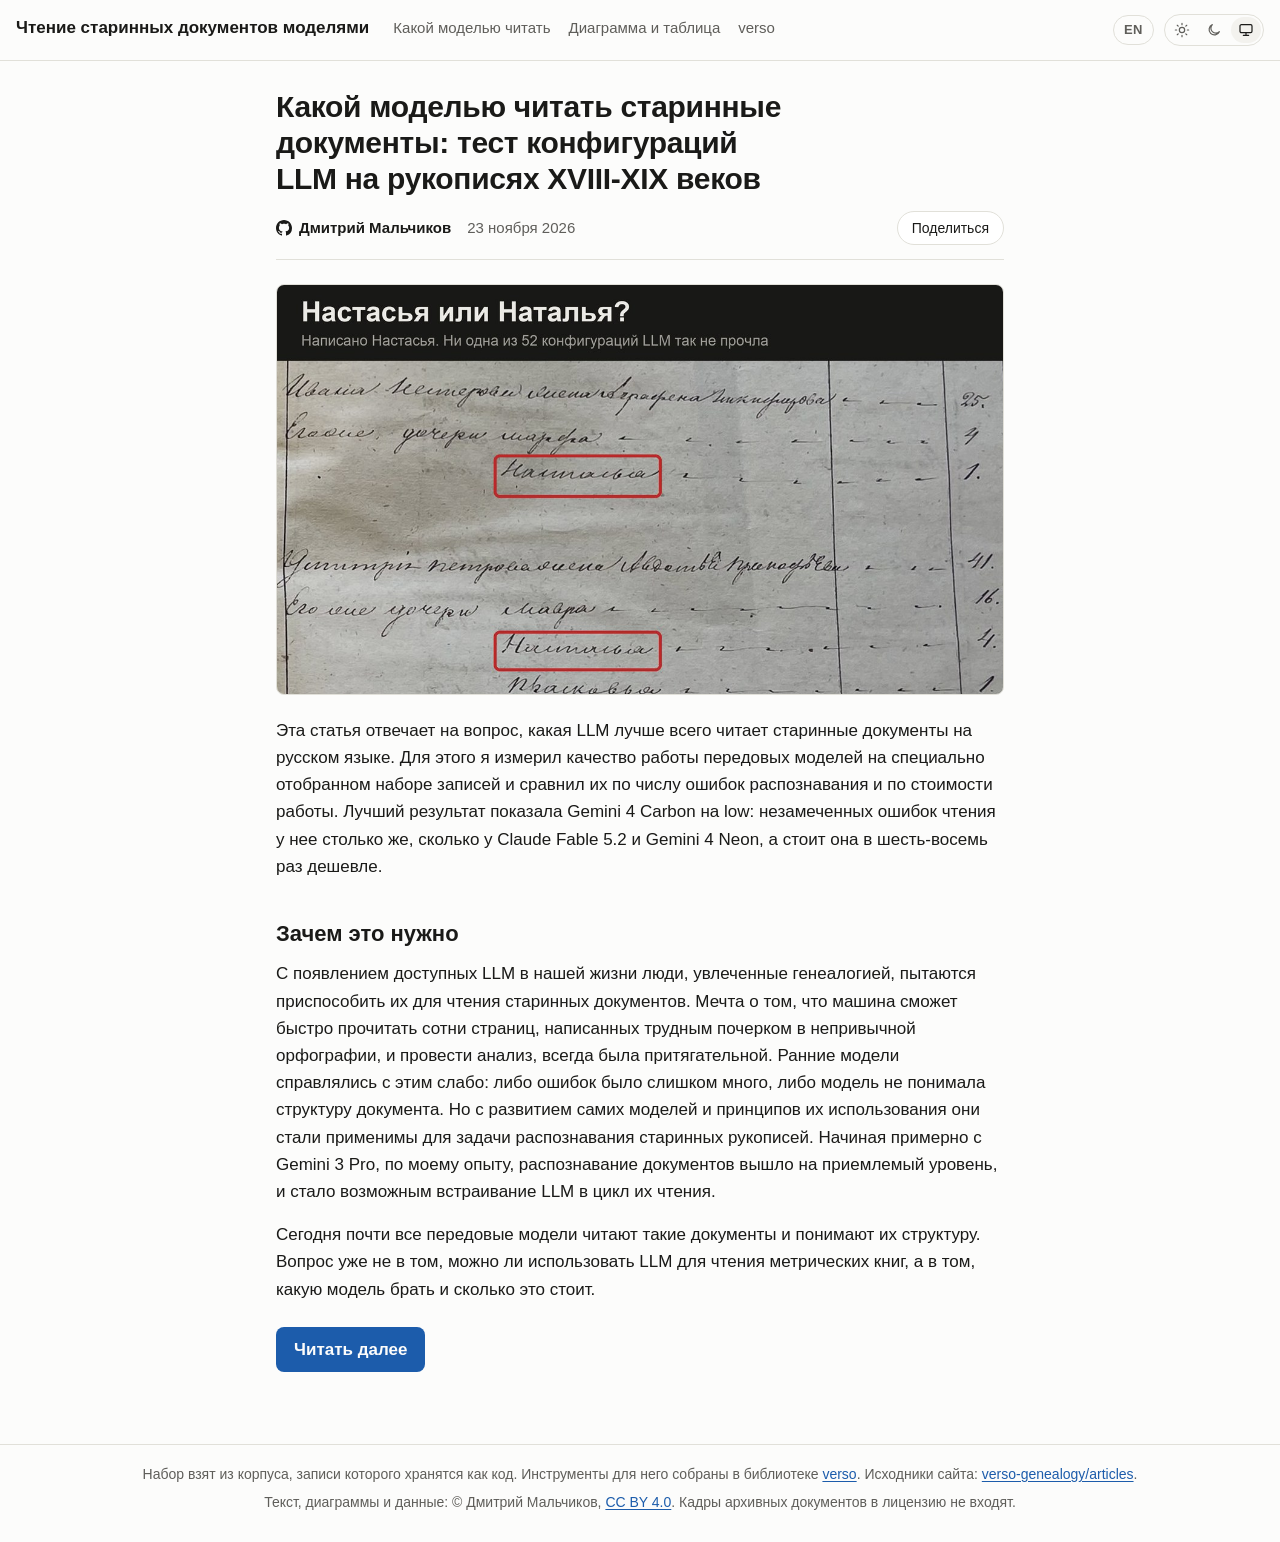
==== commit d4d6f8be: "A link to the site's repository in the footer, the Verso organization in the README" ====
--- a/docs/index.html
+++ b/docs/index.html
@@ -23,6 +23,7 @@
 <meta name="author" content="Дмитрий Мальчиков">
 <meta name="twitter:card" content="summary_large_image">
 <link rel="canonical" href="https://verso-genealogy.github.io/articles/">
+<script data-goatcounter="https://dmalch.goatcounter.com/count" async src="https://gc.zgo.at/count.js"></script>
 </head>
 <body>
 <header class="site-head">
@@ -43,7 +44,7 @@
 </article>
 <script src="assets/share.js"></script>
 </main>
-<footer class="site-foot"><p>Набор взят из корпуса, записи которого хранятся как код. Инструменты для него собраны в библиотеке <a href="https://github.com/verso-genealogy/verso">verso</a>.</p><p>Текст, диаграммы и данные: © Дмитрий Мальчиков, <a href="https://creativecommons.org/licenses/by/4.0/deed.ru" rel="license">CC BY 4.0</a>. Кадры архивных документов в лицензию не входят.</p></footer>
+<footer class="site-foot"><p>Набор взят из корпуса, записи которого хранятся как код. Инструменты для него собраны в библиотеке <a href="https://github.com/verso-genealogy/verso">verso</a>. Исходники сайта: <a href="https://github.com/verso-genealogy/articles">verso-genealogy/articles</a>.</p><p>Текст, диаграммы и данные: © Дмитрий Мальчиков, <a href="https://creativecommons.org/licenses/by/4.0/deed.ru" rel="license">CC BY 4.0</a>. Кадры архивных документов в лицензию не входят.</p></footer>
 <script src="assets/theme.js"></script>
 </body>
 </html>
